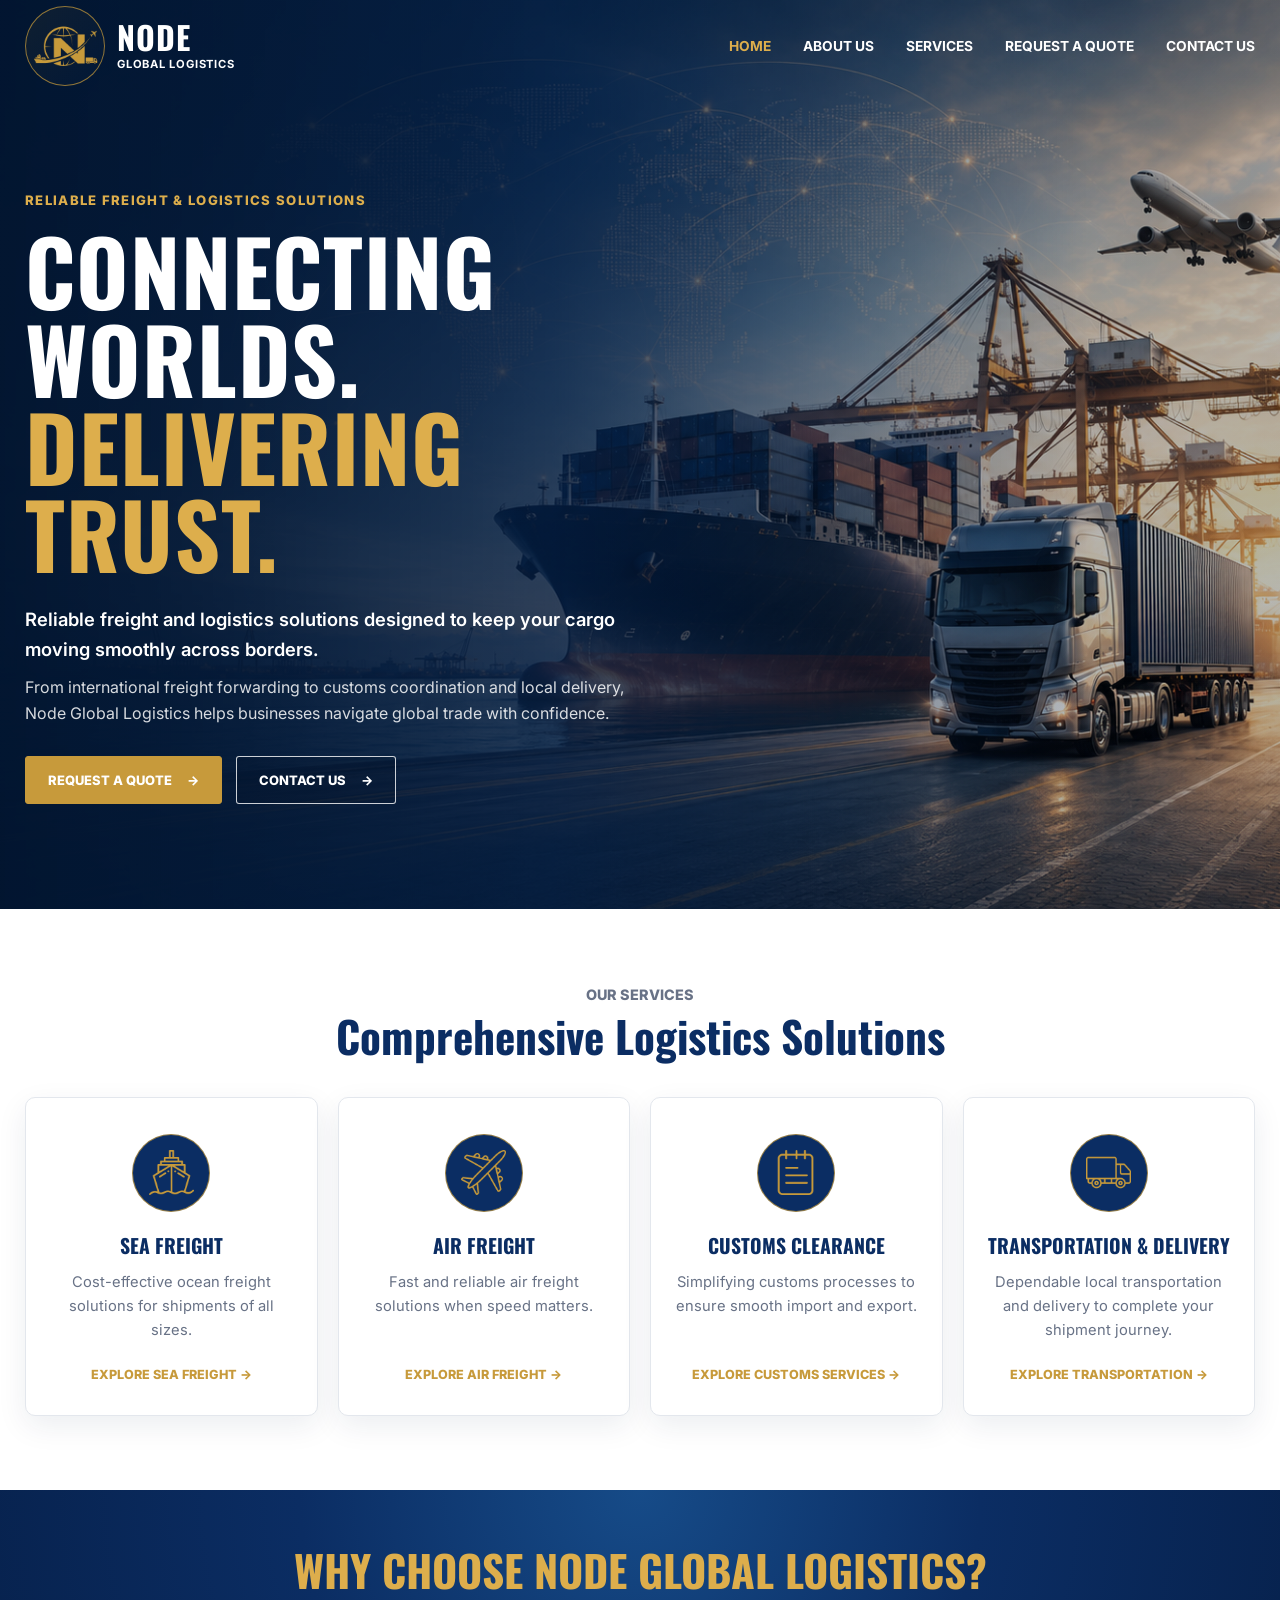
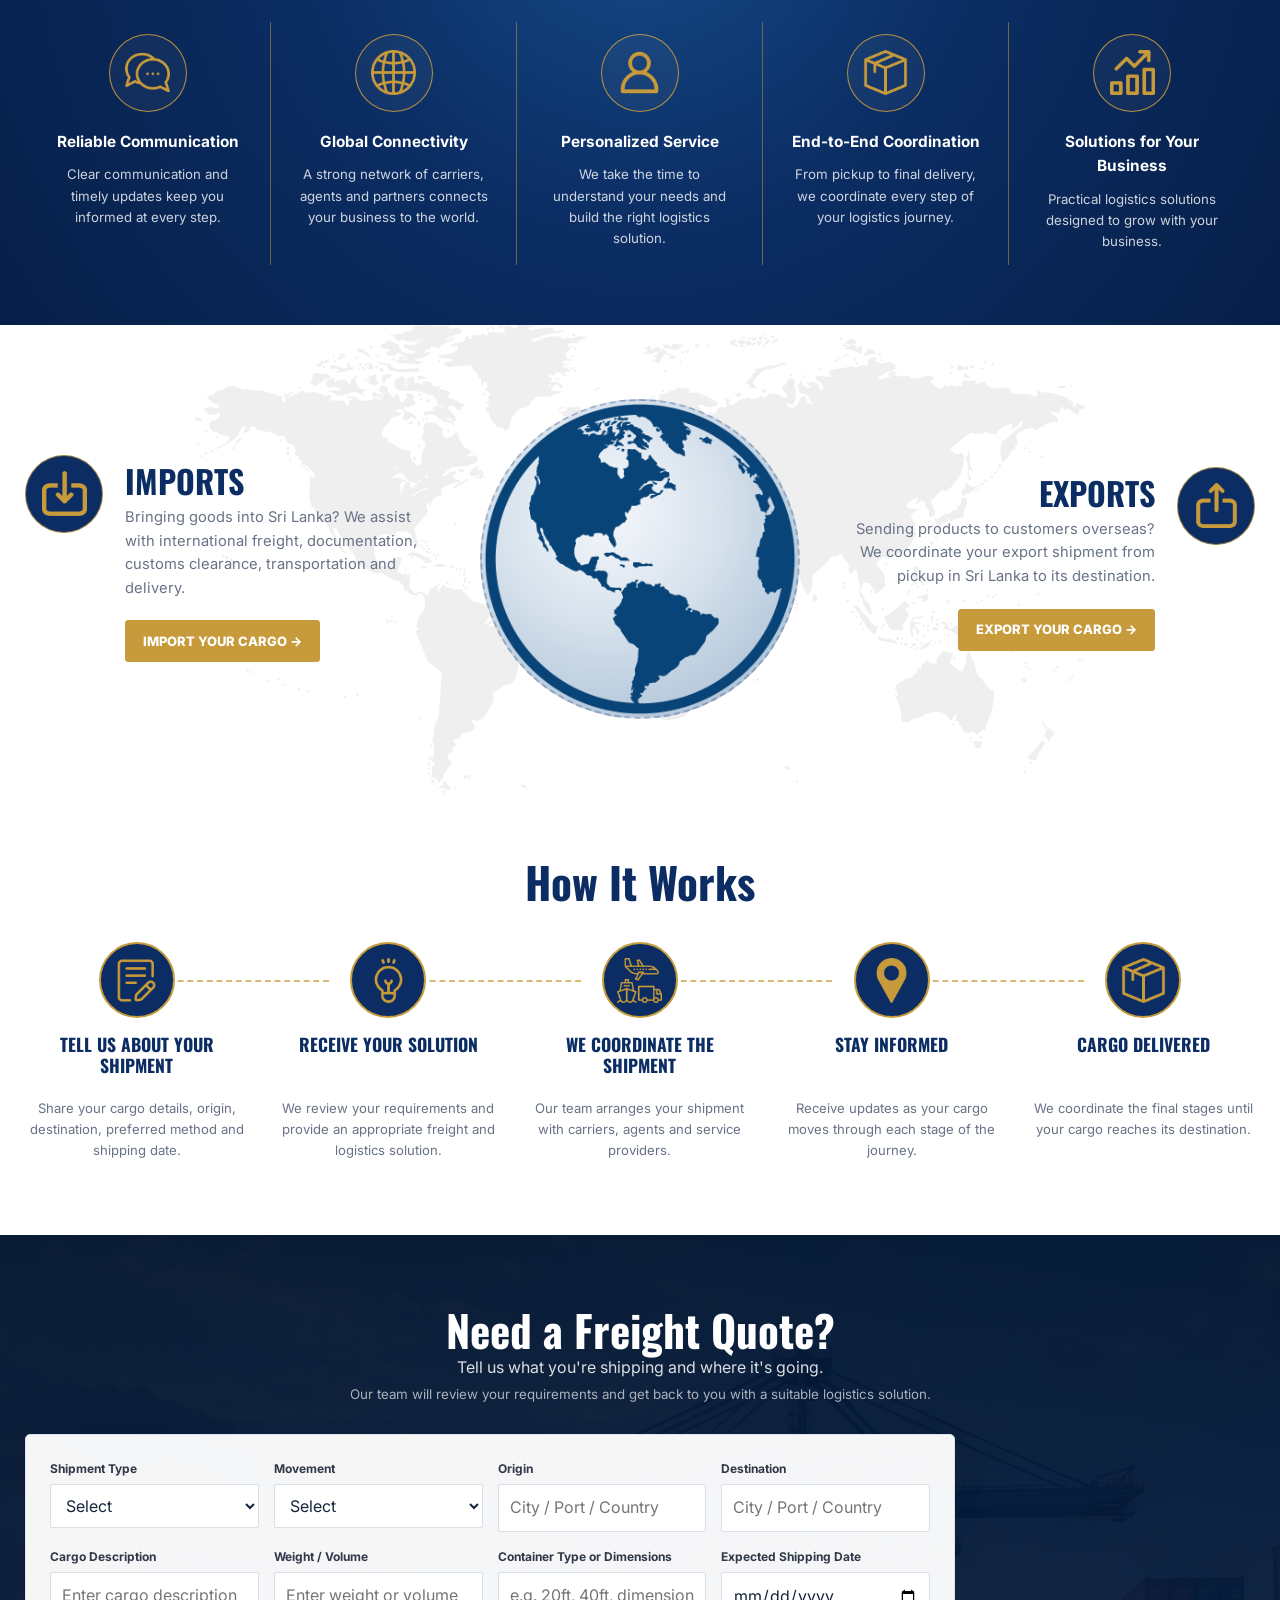
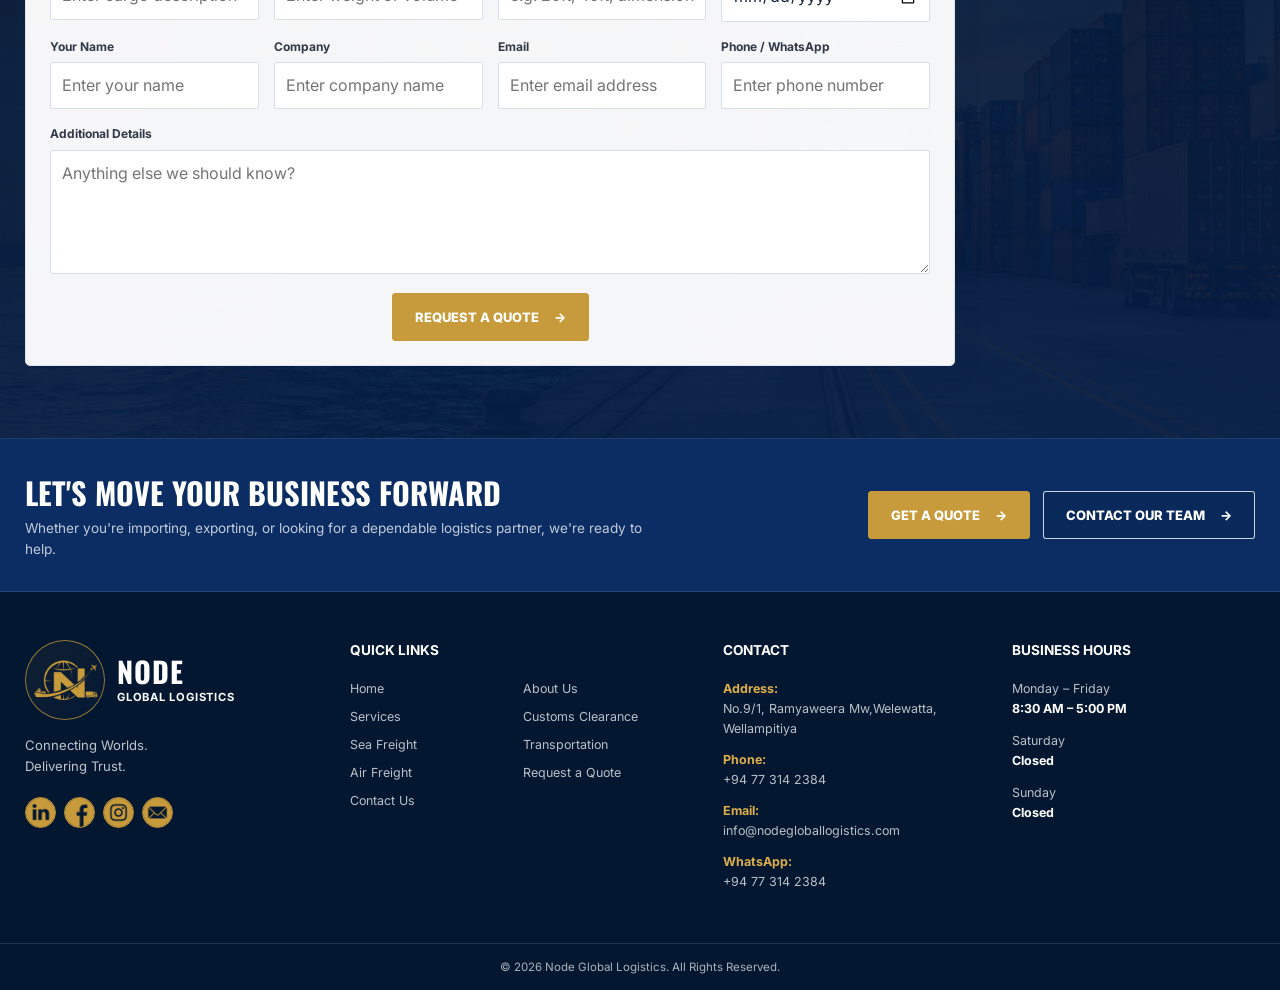
==== index.html @ dd1ee67b "Add sitemap, robots.txt and SEO improvements" ====
<!DOCTYPE html>
<html lang="en">
<head>
  <meta charset="UTF-8" />
  <meta name="viewport" content="width=device-width, initial-scale=1.0" />
  <meta name="description" content="Node Global Logistics provides sea freight, air freight, customs clearance, transportation and international logistics solutions in Sri Lanka."/>
  <link rel="canonical" href="https://nodegloballogistics.com/">
  <link rel="icon" type="image/svg+xml" href="images/favicon.svg">
  <title>Node Global Logistics | Freight Forwarding & Logistics Sri Lanka</title>
  <link rel="preconnect" href="https://fonts.googleapis.com">
  <link rel="preconnect" href="https://fonts.gstatic.com" crossorigin>
  <link href="https://fonts.googleapis.com/css2?family=Inter:wght@400;500;600;700&family=Oswald:wght@500;600;700&display=swap" rel="stylesheet">
  <link rel="stylesheet" href="styles.css" />
</head>
<body>

  <!-- =========================
       HEADER / HERO
  ========================== -->
  <header class="hero">


    <div class="hero-overlay"></div>

    <nav class="navbar container">
      <a href="index.html" class="brand" aria-label="Node Global Logistics home">
        <div class="logo-placeholder">
		<img src="images/logo.png" alt="Icon" width="75" height="75">
        </div>
        <div class="brand-text">
          <strong>NODE</strong>
          <span>GLOBAL LOGISTICS</span>
        </div>
      </a>

      <button class="nav-toggle" aria-label="Toggle navigation">☰</button>

      <div class="nav-links">
        <a class="active" href="index.html">Home</a>
        <a href="about.html">About Us</a>
        <a href="services.html">Services</a>
        <a href="#quote">Request a Quote</a>
        <a href="contact.html">Contact Us</a>
      </div>
    </nav>

    <section id="home" class="hero-content container">
      <p class="eyebrow">Reliable Freight & Logistics Solutions</p>
      <h1>
        Connecting Worlds.<br>
        <span>Delivering Trust.</span>
      </h1>

      <p class="hero-copy">
        Reliable freight and logistics solutions designed to keep your cargo moving
        smoothly across borders.
      </p>

      <p class="hero-subcopy">
        From international freight forwarding to customs coordination and local delivery,
        Node Global Logistics helps businesses navigate global trade with confidence.
      </p>

      <div class="hero-actions">
        <a href="#quote" class="btn btn-primary">Request a Quote <span>→</span></a>
        <a href="contact.html" class="btn btn-outline">Contact Us <span>→</span></a>
      </div>
    </section>
  </header>

  <main>

    <!-- =========================
         SERVICES
    ========================== -->
    <section id="services" class="section services">
      <div class="container">
        <div class="section-heading">
          <p class="section-kicker">Our Services</p>
          <h2>Comprehensive Logistics Solutions</h2>
        </div>

        <div class="service-grid">
          <article class="service-card">
            <div class="icon-placeholder">
	    	      <img src="images/ship.png" alt="Icon" width="45" height="45">
            </div>
            <h3>Sea Freight</h3>
            <p>Cost-effective ocean freight solutions for shipments of all sizes.</p>
            <a href="services.html">Explore Sea Freight →</a>
          </article>

          <article class="service-card">
            <div class="icon-placeholder">
            	<img src="images/airplane.png" alt="Icon" width="45" height="45">
            </div>
            <h3>Air Freight</h3>
            <p>Fast and reliable air freight solutions when speed matters.</p>
            <a href="services.html">Explore Air Freight →</a>
          </article>

          <article class="service-card">
            <div class="icon-placeholder">
	    	<img src="images/notes.png" alt="Icon" width="45" height="45">
            </div>
            <h3>Customs Clearance</h3>
            <p>Simplifying customs processes to ensure smooth import and export.</p>
            <a href="services.html">Explore Customs Services →</a>
          </article>

          <article class="service-card">
            <div class="icon-placeholder">
            	<img src="images/truck.png" alt="Icon" width="45" height="45">
            </div>
            <h3>Transportation & Delivery</h3>
            <p>Dependable local transportation and delivery to complete your shipment journey.</p>
            <a href="services.html">Explore Transportation →</a>
          </article>
        </div>
      </div>
    </section>

    <!-- =========================
         WHY CHOOSE US
    ========================== -->
    <section id="about" class="why-us">
      <div class="container">
        <div class="section-heading section-heading-light">
          <h2>Why Choose Node Global Logistics?</h2>
        </div>

        <div class="feature-grid">
          <div class="feature-item">
            <div class="icon-placeholder icon-placeholder-light">
	    	<img src="images/chat.png" alt="Icon" width="45" height="45">
            </div>
            <h3>Reliable Communication</h3>
            <p>Clear communication and timely updates keep you informed at every step.</p>
          </div>

          <div class="feature-item">
            <div class="icon-placeholder icon-placeholder-light">
	    	<img src="images/globe.png" alt="Icon" width="45" height="45">
            </div>
            <h3>Global Connectivity</h3>
            <p>A strong network of carriers, agents and partners connects your business to the world.</p>
          </div>

          <div class="feature-item">
            <div class="icon-placeholder icon-placeholder-light">
            	<img src="images/user.png" alt="Icon" width="45" height="45">
            </div>
            <h3>Personalized Service</h3>
            <p>We take the time to understand your needs and build the right logistics solution.</p>
          </div>

          <div class="feature-item">
            <div class="icon-placeholder icon-placeholder-light">
            	<img src="images/box.png" alt="Icon" width="45" height="45">
            </div>
            <h3>End-to-End Coordination</h3>
            <p>From pickup to final delivery, we coordinate every step of your logistics journey.</p>
          </div>

          <div class="feature-item">
            <div class="icon-placeholder icon-placeholder-light">
	    	<img src="images/chart.png" alt="Icon" width="45" height="45">
            </div>
            <h3>Solutions for Your Business</h3>
            <p>Practical logistics solutions designed to grow with your business.</p>
          </div>
        </div>
      </div>
    </section>

    <!-- =========================
         IMPORT / EXPORT
    ========================== -->
    <section class="section trade">
      <div class="container trade-layout">
        <article class="trade-card">
          <div class="icon-placeholder">
	  	<img src="images/import.png" alt="Icon" width="45" height="45">
          </div>
          <div>
            <h2>Imports</h2>
            <p>
              Bringing goods into Sri Lanka? We assist with international freight,
              documentation, customs clearance, transportation and delivery.
            </p>
            <a href="services.html#import-export" class="btn btn-primary btn-small">Import Your Cargo →</a>
          </div>
        </article>

        <div class="globe-placeholder">
          <img src="images/world.png" alt="ICON">
        </div>

        <article class="trade-card trade-card-right">
          <div>
            <h2>Exports</h2>
            <p>
              Sending products to customers overseas? We coordinate your export shipment
              from pickup in Sri Lanka to its destination.
            </p>
            <a href="services.html#import-export" class="btn btn-primary btn-small">Export Your Cargo →</a>
          </div>
          <div class="icon-placeholder">
	  	<img src="images/export.png" alt="Icon" width="45" height="45">
          </div>
        </article>
      </div>
    </section>

    <!-- =========================
         HOW IT WORKS
    ========================== -->
    <section class="section process">
      <div class="container">
        <div class="section-heading">
          <h2>How It Works</h2>
        </div>

        <div class="process-grid">
          <div class="process-step">
            <div class="process-icon">
      	    	<img src="images/write.png" alt="Icon" width="45" height="45">
            </div>
            <h3>Tell Us About Your Shipment</h3>
            <p>Share your cargo details, origin, destination, preferred method and shipping date.</p>
          </div>

          <div class="process-step">
            <div class="process-icon">
            	<img src="images/solution.png" alt="Icon" width="45" height="45">
            </div>
            <h3>Receive Your Solution</h3>
            <p>We review your requirements and provide an appropriate freight and logistics solution.</p>
          </div>

          <div class="process-step">
            <div class="process-icon">
            	<img src="images/transport.png" alt="Icon" width="45" height="45">
            </div>
            <h3>We Coordinate the Shipment</h3>
            <p>Our team arranges your shipment with carriers, agents and service providers.</p>
          </div>

          <div class="process-step">
            <div class="process-icon">
            	<img src="images/pin.png" alt="Icon" width="45" height="45">
            </div>
            <h3>Stay Informed</h3>
            <p>Receive updates as your cargo moves through each stage of the journey.</p>
          </div>

          <div class="process-step">
            <div class="process-icon">
            	<img src="images/box.png" alt="Icon" width="45" height="45">
            </div>
            <h3>Cargo Delivered</h3>
            <p>We coordinate the final stages until your cargo reaches its destination.</p>
          </div>
        </div>
      </div>
    </section>

    <!-- =========================
         QUOTE FORM
    ========================== -->
    <section id="quote" class="quote-section">
	
      <div class="quote-overlay"></div>

      <div class="container quote-content">
        <div class="section-heading">
          <h2>Need a Freight Quote?</h2>
          <p>Tell us what you're shipping and where it's going.</p>
          <small>Our team will review your requirements and get back to you with a suitable logistics solution.</small>
        </div>

        <form class="quote-form" action="#" method="post">
          <div class="form-group">
            <label for="shipment-type">Shipment Type</label>
            <select id="shipment-type" name="shipment-type">
              <option>Select</option>
              <option>Sea Freight</option>
              <option>Air Freight</option>
            </select>
          </div>

          <div class="form-group">
            <label for="movement">Movement</label>
            <select id="movement" name="movement">
              <option>Select</option>
              <option>Import</option>
              <option>Export</option>
            </select>
          </div>

          <div class="form-group">
            <label for="origin">Origin</label>
            <input id="origin" name="origin" type="text" placeholder="City / Port / Country">
          </div>

          <div class="form-group">
            <label for="destination">Destination</label>
            <input id="destination" name="destination" type="text" placeholder="City / Port / Country">
          </div>

          <div class="form-group">
            <label for="cargo">Cargo Description</label>
            <input id="cargo" name="cargo" type="text" placeholder="Enter cargo description">
          </div>

          <div class="form-group">
            <label for="weight">Weight / Volume</label>
            <input id="weight" name="weight" type="text" placeholder="Enter weight or volume">
          </div>

          <div class="form-group">
            <label for="container">Container Type or Dimensions</label>
            <input id="container" name="container" type="text" placeholder="e.g. 20ft, 40ft, dimensions">
          </div>

          <div class="form-group">
            <label for="date">Expected Shipping Date</label>
            <input id="date" name="date" type="date">
          </div>

          <div class="form-group">
            <label for="name">Your Name</label>
            <input id="name" name="name" type="text" placeholder="Enter your name">
          </div>

          <div class="form-group">
            <label for="company">Company</label>
            <input id="company" name="company" type="text" placeholder="Enter company name">
          </div>

          <div class="form-group">
            <label for="email">Email</label>
            <input id="email" name="email" type="email" placeholder="Enter email address">
          </div>

          <div class="form-group">
            <label for="phone">Phone / WhatsApp</label>
            <input id="phone" name="phone" type="tel" placeholder="Enter phone number">
          </div>

          <div class="form-group form-group-full">
            <label for="details">Additional Details</label>
            <textarea id="details" name="details" rows="4" placeholder="Anything else we should know?"></textarea>
          </div>

          <div class="form-submit">
            <button type="submit" class="btn btn-primary">Request a Quote <span>→</span></button>
          </div>
        </form>
      </div>
    </section>

    <!-- =========================
         CTA
    ========================== -->
    <section class="site-cta cta">
      <div class="container site-cta-layout cta-layout">
        <div class="cta-copy">

          <div>
            <h2>Let's Move Your Business Forward</h2>
            <p>Whether you're importing, exporting, or looking for a dependable logistics partner, we're ready to help.</p>
          </div>
        </div>

        <div class="site-cta-actions cta-actions">
          <a href="#quote" class="btn btn-primary">Get a Quote <span>→</span></a>
          <a href="contact.html" class="btn btn-outline">Contact Our Team <span>→</span></a>
        </div>
      </div>
    </section>

  </main>

  <!-- =========================
       FOOTER
  ========================== -->
  <footer id="contact" class="footer">
    <div class="container footer-grid">
      <div class="footer-brand">
        <div class="brand">
          <div class="logo-placeholder">
            <img src="images/logo.png" alt="Node Global Logistics logo" width="75" height="75">
          </div>
          <div class="brand-text">
            <strong>NODE</strong>
            <span>GLOBAL LOGISTICS</span>
          </div>
        </div>

        <p>Connecting Worlds.<br>Delivering Trust.</p>

        <div class="socials">
          <a href="#" aria-label="LinkedIn">
            <img src="images/linkedin.png" alt="LinkedIn">
          </a>
          <a href="#" aria-label="Facebook">
            <img src="images/facebook.png" alt="Facebook">
          </a>
          <a href="#" aria-label="Instagram">
            <img src="images/instagram.png" alt="Instagram">
          </a>
          <a href="mailto:info@nodegloballogistics.com" aria-label="Email">
            <img src="images/email.png" alt="Email">
          </a>
        </div>
      </div>

      <div>
        <h3>Quick Links</h3>
        <div class="footer-links two-col">
          <a href="index.html">Home</a>
          <a href="about.html">About Us</a>
          <a href="services.html">Services</a>
          <a href="services.html">Customs Clearance</a>
          <a href="services.html">Sea Freight</a>
          <a href="services.html">Transportation</a>
          <a href="services.html">Air Freight</a>
          <a href="index.html#quote">Request a Quote</a>
          <a href="contact.html">Contact Us</a>
        </div>
      </div>

      <div>
        <h3>Contact</h3>
        <ul class="contact-list">
          <li><strong>Address:</strong><br>No.9/1, Ramyaweera Mw,Welewatta, Wellampitiya</li>
          <li><strong>Phone:</strong><br>+94 77 314 2384</li>
          <li><strong>Email:</strong><br>info@nodegloballogistics.com</li>
          <li><strong>WhatsApp:</strong><br>+94 77 314 2384</li>
        </ul>
      </div>

      <div>
        <h3>Business Hours</h3>
        <ul class="hours">
          <li><span>Monday – Friday</span><strong>8:30 AM – 5:00 PM</strong></li>
          <li><span>Saturday</span><strong>Closed</strong></li>
          <li><span>Sunday</span><strong>Closed</strong></li>
        </ul>
      </div>
    </div>

    <div class="copyright">
      © 2026 Node Global Logistics. All Rights Reserved.
    </div>
  </footer>

  <script>
    const toggle = document.querySelector('.nav-toggle');
    const links = document.querySelector('.nav-links');

    toggle.addEventListener('click', () => {
      links.classList.toggle('open');
    });
  </script>
</body>
</html>
---- styles.css ----
:root {
  --navy: #0B2D63;
  --navy-dark: #061f48;
  --navy-deep: #041731;
  --gold: #C79A3B;
  --gold-light: #ddae4c;
  --white: #ffffff;
  --off-white: #f7f8fb;
  --text: #15243b;
  --muted: #687286;
  --border: #e3e7ed;
  --shadow: 0 10px 30px rgba(7, 36, 77, 0.08);
  --container: 1230px;
  --radius: 10px;
}

* {
  margin: 0;
  padding: 0;
  box-sizing: border-box;
}

html {
  scroll-behavior: smooth;
}

body {
  font-family: "Inter", Arial, sans-serif;
  color: var(--text);
  background: var(--white);
  line-height: 1.6;
}

img {
  max-width: 100%;
  display: block;
}

a {
  color: inherit;
  text-decoration: none;
}

button,
input,
select,
textarea {
  font: inherit;
}

.container {
  width: min(calc(100% - 40px), var(--container));
  margin-inline: auto;
}

/* =========================
   PLACEHOLDERS
========================== */

.logo-placeholder,
.icon-placeholder,
.globe-placeholder,
.hero-bg-placeholder,
.quote-image-placeholder {
  display: flex;
  align-items: center;
  justify-content: center;
  text-align: center;
  border: 1px solid rgba(199, 154, 59, 0.72);
  background:
    linear-gradient(135deg, rgba(199, 154, 59, 0.07), rgba(11, 45, 99, 0.08));
  color: var(--gold);
  font-size: 0.72rem;
  font-weight: 700;
  letter-spacing: 0.06em;
}

.logo-placeholder {
  width: 80px;
  height: 80px;
  border-radius: 50%;
  flex-shrink: 0;
}

.icon-placeholder {
  width: 78px;
  height: 78px;
  margin-inline: auto;
  margin-bottom: 18px;
  border-radius: 50%;
  background: var(--navy);
  object-fit: contain;
}

.icon-placeholder-light {
  border-color: rgba(199, 154, 59, 0.9);
  background: rgba(255,255,255,0.04);
}

.hero {
  position: relative;
  min-height: 100vh;

  background-image: url("images/index_img_1.png");
  background-size: cover;
  background-position: center;
  background-repeat: no-repeat;

  color: #fff;
  overflow: hidden;
}

.hero-overlay {
  position: absolute;
  inset: 0;
  background: linear-gradient(
    90deg,
    rgba(5, 18, 35, 0.88) 0%,
    rgba(5, 18, 35, 0.65) 50%,
    rgba(5, 18, 35, 0.25) 100%
  );
  z-index: 1;
}

.navbar,
.hero-content {
  position: relative;
  z-index: 2;
}



.hero-bg-placeholder {
  position: absolute;
  inset: 0;
  z-index: 0;
  flex-direction: column;
  gap: 7px;
  border: 0;
  border-radius: 0;
  background:
    linear-gradient(135deg, #162c45 0%, #0a3562 45%, #9c7838 100%);
  color: rgba(255,255,255,0.4);
  font-size: 1.2rem;
}

.hero-bg-placeholder small {
  font-weight: 500;
  letter-spacing: 0;
}

.globe-placeholder {
  min-height: 320px;
  border-radius: 50%;
  aspect-ratio: 1;
  max-width: 320px;
  width: 100%;
  margin-inline: auto;
  background:
    radial-gradient(circle at 40% 35%, #f5f7fb 0%, #dbe5ef 35%, #9db6ce 100%);
  color: var(--navy);
  border: 2px dashed rgba(11, 45, 99, 0.25);
}

.quote-image-placeholder {
  position: absolute;
  right: 0;
  bottom: 0;
  width: 23%;
  height: 62%;
  border: 0;
  border-left: 1px dashed rgba(199, 154, 59, 0.6);
  background: linear-gradient(180deg, #d8e0e8, #b6c4d2);
  color: var(--navy);
  z-index: 0;
}



/* =========================
   TYPOGRAPHY
========================== */

h1,
h2,
h3,
.brand strong {
  font-family: "Oswald", "Arial Narrow", sans-serif;
}

.section {
  padding: 74px 0;
}

.section-heading {
  text-align: center;
  margin-bottom: 36px;
}

.section-kicker {
  color: var(--gold);
  text-transform: uppercase;
  font-weight: 800;
  font-size: 0.9rem;
  margin-bottom: 5px;
}

.section-heading h2 {
  font-size: clamp(2rem, 4vw, 2.7rem);
  color: var(--navy);
  line-height: 1.15;
}

.section-heading p {
  color: var(--muted);
}

.section-heading small {
  color: var(--muted);
}

/* =========================
   HERO
========================== */

.hero {
  position: relative;
  min-height: 720px;
  background-image: url("images/index_img_1.png");
  background-size: cover;
  background-position: center;
  background-repeat: no-repeat;
  color: var(--white);
  overflow: hidden;
}

.hero-overlay {
  position: absolute;
  inset: 0;
  background:
    linear-gradient(90deg, rgba(2, 21, 48, 0.95) 0%, rgba(4, 31, 69, 0.74) 43%, rgba(4, 31, 69, 0.1) 85%),
    linear-gradient(180deg, rgba(0,0,0,0.2), rgba(0,0,0,0.2));
  z-index: 1;
}

.navbar {
  position: relative;
  z-index: 4;
  height: 92px;
  display: flex;
  align-items: center;
  justify-content: space-between;
}

.brand {
  display: flex;
  align-items: center;
  gap: 12px;
}

.brand-text {
  display: flex;
  flex-direction: column;
  line-height: 1;
}

.brand-text strong {
  font-size: 2rem;
  letter-spacing: 0.035em;
}

.brand-text span {
  font-size: 0.7rem;
  font-weight: 700;
  margin-top: 6px;
  letter-spacing: 0.07em;
}

.nav-links {
  display: flex;
  align-items: center;
  gap: 32px;
  font-size: 0.86rem;
  font-weight: 700;
  text-transform: uppercase;
}

.nav-links a {
  transition: 0.2s ease;
}

.nav-links a:hover,
.nav-links a.active {
  color: var(--gold-light);
}



.nav-toggle {
  display: none;
  border: 0;
  background: transparent;
  color: white;
  font-size: 1.7rem;
  cursor: pointer;
}

.hero-content {
  position: relative;
  z-index: 2;
  padding-top: 95px;
  padding-bottom: 105px;
}

.eyebrow {
  display: inline-block;
  margin-bottom: 15px;
  text-transform: uppercase;
  font-size: 0.82rem;
  font-weight: 800;
  letter-spacing: 0.1em;
  color: var(--gold-light);
}

.hero h1 {
  max-width: 700px;
  font-size: clamp(3.4rem, 7vw, 6.3rem);
  line-height: 0.98;
  letter-spacing: 0.01em;
  text-transform: uppercase;
}

.hero h1 span {
  color: var(--gold-light);
}

.hero-copy {
  max-width: 610px;
  margin-top: 28px;
  font-size: 1.15rem;
  font-weight: 600;
}

.hero-subcopy {
  max-width: 610px;
  margin-top: 11px;
  color: rgba(255,255,255,0.84);
}

.hero-actions {
  display: flex;
  gap: 14px;
  margin-top: 30px;
  flex-wrap: wrap;
}

.btn {
  min-height: 48px;
  display: inline-flex;
  align-items: center;
  justify-content: center;
  gap: 15px;
  padding: 0 22px;
  border: 1px solid transparent;
  border-radius: 3px;
  text-transform: uppercase;
  font-size: 0.81rem;
  font-weight: 800;
  transition: 0.2s ease;
  cursor: pointer;
}

.btn-primary {
  color: var(--white);
  background: var(--gold);
  border-color: var(--gold);
}

.btn-primary:hover {
  background: #b4862e;
  border-color: #b4862e;
  transform: translateY(-1px);
}

.btn-outline {
  color: var(--white);
  border-color: rgba(255,255,255,0.8);
  background: rgba(0,0,0,0.08);
}

.btn-outline:hover {
  background: rgba(255,255,255,0.08);
}

.btn-small {
  min-height: 42px;
  padding-inline: 17px;
  margin-top: 20px;
}


/* =========================
   SHARED SUBPAGE HERO
========================= */

.subpage-hero {
  min-height: 620px;
  background-image: none;
}

.subpage-hero .hero-overlay {
  background:
    linear-gradient(90deg, rgba(2, 21, 48, 0.96) 0%, rgba(4, 31, 69, 0.78) 47%, rgba(4, 31, 69, 0.18) 84%),
    linear-gradient(180deg, rgba(0,0,0,0.12), rgba(0,0,0,0.18));
}

.subpage-hero .hero-content {
  padding-top: 95px;
  padding-bottom: 100px;
}

.subpage-hero h1 {
  max-width: 680px;
  font-size: clamp(3.5rem, 7vw, 6rem);
}

/* =========================
   SERVICES
========================== */

.services {
  background: var(--white);
}

.service-grid {
  display: grid;
  grid-template-columns: repeat(4, 1fr);
  gap: 20px;
}

.service-card {
  padding: 36px 24px 28px;
  border: 1px solid var(--border);
  border-radius: var(--radius);
  box-shadow: var(--shadow);
  text-align: center;
  background: var(--white);
  transition: transform 0.2s ease, box-shadow 0.2s ease;
}

.service-card:hover {
  transform: translateY(-5px);
  box-shadow: 0 17px 40px rgba(7, 36, 77, 0.12);
}

.service-card h3 {
  color: var(--navy);
  text-transform: uppercase;
  font-size: 1.23rem;
}

.service-card p {
  min-height: 77px;
  margin-top: 10px;
  color: var(--muted);
  font-size: 0.92rem;
}

.service-card a {
  display: inline-block;
  margin-top: 17px;
  color: var(--gold);
  font-weight: 800;
  font-size: 0.79rem;
  text-transform: uppercase;
}

/* =========================
   WHY US
========================== */

.why-us {
  padding: 55px 0 60px;
  color: var(--white);
  background:
    radial-gradient(circle at 50% 0%, #164b88 0%, var(--navy) 44%, var(--navy-dark) 100%);
}

.section-heading-light {
  margin-bottom: 27px;
}

.section-heading-light h2 {
  color: var(--gold-light);
  text-transform: uppercase;
}

.feature-grid {
  display: grid;
  grid-template-columns: repeat(5, 1fr);
}

.feature-item {
  padding: 12px 25px;
  text-align: center;
  border-right: 1px solid rgba(199, 154, 59, 0.52);
}

.feature-item:last-child {
  border-right: 0;
}

.feature-item h3 {
  font-family: "Inter", sans-serif;
  margin-bottom: 10px;
  font-size: 0.96rem;
}

.feature-item p {
  color: rgba(255,255,255,0.8);
  font-size: 0.83rem;
}

/* =========================
   IMPORT / EXPORT
========================== */

.trade {
  position: relative;
  background-image: url("images/map.png");
  background-size: contain;
  background-position: center;
  background-repeat: no-repeat;
  overflow: hidden;
}


.trade-layout {
  display: grid;
  grid-template-columns: 1fr 330px 1fr;
  gap: 45px;
  align-items: center;
}

.trade-card {
  display: flex;
  gap: 22px;
  align-items: flex-start;
}

.trade-card .icon-placeholder {
  flex-shrink: 0;
}

.trade-card h2 {
  color: var(--navy);
  text-transform: uppercase;
  font-size: 2rem;
}

.trade-card p {
  color: var(--muted);
  font-size: 0.92rem;
}

.trade-card-right {
  text-align: right;
}

/* =========================
   PROCESS
========================== */

.process {
  padding-top: 64px;
}

.process-grid {
  display: grid;
  grid-template-columns: repeat(5, 1fr);
  gap: 28px;
}

.process-step {
  text-align: center;
  position: relative;
}

.process-step:not(:last-child)::after {
  content: "";
  position: absolute;
  top: 38px;
  left: 64%;
  width: 72%;
  border-top: 2px dashed rgba(199, 154, 59, 0.7);
  z-index: 0;
}

.process-icon {
  position: relative;
  z-index: 1;
  width: 76px;
  height: 76px;
  margin: 0 auto 16px;
  border-radius: 50%;
  background: var(--navy);
  border: 2px solid var(--gold);
  color: var(--gold-light);
  display: grid;
  place-items: center;
  font-family: "Oswald", sans-serif;
  font-size: 1.3rem;
  font-weight: 700;
}

.process-step h3 {
  max-width: 190px;
  margin-inline: auto;
  min-height: 54px;
  color: var(--navy);
  font-size: 1.1rem;
  text-transform: uppercase;
  line-height: 1.2;
}

.process-step p {
  margin-top: 10px;
  color: var(--muted);
  font-size: 0.82rem;
}

/* =========================
   QUOTE FORM
========================== */

.quote-section {
  position: relative;
  padding: 70px 0 72px;
  overflow: hidden;

  background-image: url("images/index_img_2.png");
  background-size: cover;
  background-position: center;
  background-repeat: no-repeat;
}

.quote-overlay {
  position: absolute;
  inset: 0;
  z-index: 0;

  background:
    linear-gradient(180deg, rgba(4, 23, 49, 0.93), rgba(6, 31, 72, 0.9)),
    linear-gradient(90deg, rgba(2, 21, 48, 0.55) 0%, rgba(4, 31, 69, 0.2) 60%);
}

.quote-content {
  position: relative;
  z-index: 1;
}

.quote-section .section-heading {
  margin-bottom: 28px;
}

.quote-section .section-heading h2 {
  color: var(--white);
}

.quote-section .section-heading p {
  color: rgba(255,255,255,0.85);
}

.quote-section .section-heading small {
  color: rgba(255,255,255,0.65);
}

.quote-form {
  width: min(100%, 930px);
  padding: 24px;
  display: grid;
  grid-template-columns: repeat(4, 1fr);
  gap: 15px;
  background: rgba(255,255,255,0.96);
  border: 1px solid #dde3ea;
  border-radius: 5px;
  box-shadow: var(--shadow);
}

.form-group {
  display: flex;
  flex-direction: column;
  gap: 6px;
}

.form-group label {
  color: #303949;
  font-weight: 700;
  font-size: 0.75rem;
}

.form-group input,
.form-group select,
.form-group textarea {
  width: 100%;
  border: 1px solid #d9dfe6;
  border-radius: 2px;
  background: #fff;
  padding: 10px 11px;
  color: var(--text);
  outline: none;
  transition: 0.2s ease;
}

.form-group input:focus,
.form-group select:focus,
.form-group textarea:focus {
  border-color: var(--gold);
  box-shadow: 0 0 0 3px rgba(199, 154, 59, 0.12);
}

.form-group-full {
  grid-column: 1 / -1;
}

.form-submit {
  grid-column: 1 / -1;
  text-align: center;
  padding-top: 4px;
}

/* =========================
   SHARED SITE CTA
========================== */

.site-cta {
  min-height: 125px;
  padding: 30px 0;
  display: flex;
  align-items: center;
  background: var(--navy);
  color: var(--white);
  border-top: 1px solid rgba(255,255,255,0.08);
  border-bottom: 1px solid rgba(255,255,255,0.12);
}

.site-cta-layout,
.site-cta-actions,
.cta-copy {
  display: flex;
  align-items: center;
}

.site-cta-layout {
  justify-content: space-between;
  gap: 30px;
}

.cta-copy {
  gap: 20px;
}

.cta-copy .icon-placeholder {
  margin: 0;
  width: 65px;
  height: 65px;
  flex-shrink: 0;
}

.site-cta h2 {
  font-size: 1.9rem;
  text-transform: uppercase;
}

.site-cta p {
  max-width: 650px;
  margin-top: 0;
  color: rgba(255,255,255,0.75);
  font-size: 0.85rem;
}

.site-cta-actions {
  gap: 13px;
  flex-shrink: 0;
}

/* =========================
   FOOTER
========================== */

.footer {
  background: var(--navy-deep);
  color: var(--white);
}

.footer-grid {
  padding: 48px 0 40px;
  display: grid;
  grid-template-columns: 1.15fr 1.35fr 1fr 1fr;
  gap: 45px;
}

.footer h3 {
  margin-bottom: 17px;
  font-family: "Inter", sans-serif;
  font-size: 0.85rem;
  text-transform: uppercase;
}

.footer .brand-text strong {
  font-size: 1.8rem;
}

.footer-brand > p {
  margin-top: 15px;
  color: rgba(255,255,255,0.75);
  font-size: 0.82rem;
}

.socials {
  display: flex;
  gap: 8px;
  margin-top: 20px;
}

.socials a {
  width: 31px;
  height: 31px;
  display: grid;
  place-items: center;
  border: 1px solid var(--gold);
  border-radius: 50%;
  color: var(--gold-light);
  font-size: 0.65rem;
  font-weight: 800;
}

.footer-links {
  display: grid;
  gap: 8px 18px;
}

.footer-links.two-col {
  grid-template-columns: 1fr 1fr;
}

.footer-links a,
.contact-list,
.hours {
  color: rgba(255,255,255,0.73);
  font-size: 0.78rem;
}

.footer-links a:hover {
  color: var(--gold-light);
}

.contact-list,
.hours {
  list-style: none;
}

.contact-list li {
  margin-bottom: 11px;
}

.contact-list strong {
  color: var(--gold-light);
}

.hours li {
  display: flex;
  flex-direction: column;
  margin-bottom: 12px;
}

.hours strong {
  color: var(--white);
  font-size: 0.78rem;
}

.copyright {
  border-top: 1px solid rgba(255,255,255,0.12);
  padding: 14px 20px;
  text-align: center;
  color: rgba(255,255,255,0.67);
  font-size: 0.72rem;
}

/* =========================
   RESPONSIVE
========================== */

@media (max-width: 1050px) {
  .service-grid {
    grid-template-columns: repeat(2, 1fr);
  }

  .feature-grid {
    grid-template-columns: repeat(2, 1fr);
    gap: 28px 0;
  }

  .feature-item {
    border-right: 0;
    border-bottom: 1px solid rgba(199, 154, 59, 0.32);
    padding-bottom: 25px;
  }

  .feature-item:last-child {
    grid-column: 1 / -1;
  }

  .trade-layout {
    grid-template-columns: 1fr;
  }

  .trade-card,
  .trade-card-right {
    max-width: 700px;
    margin-inline: auto;
    text-align: left;
  }

  .trade-card-right {
    flex-direction: row-reverse;
  }

  .globe-placeholder {
    order: -1;
    min-height: 260px;
    max-width: 260px;
  }

  .process-grid {
    grid-template-columns: repeat(2, 1fr);
    row-gap: 42px;
  }

  .process-step:not(:last-child)::after {
    display: none;
  }

  .quote-form {
    grid-template-columns: repeat(2, 1fr);
  }

  .quote-image-placeholder {
    display: none;
  }

  .footer-grid {
    grid-template-columns: repeat(2, 1fr);
  }
}

@media (max-width: 820px) {
  .navbar {
    height: 80px;
  }

  .nav-toggle {
    display: block;
    position: relative;
    z-index: 5;
  }

  .nav-links {
    position: absolute;
    top: 80px;
    left: 0;
    right: 0;
    display: none;
    flex-direction: column;
    align-items: flex-start;
    gap: 0;
    padding: 16px 20px 22px;
    background: rgba(4, 23, 49, 0.98);
    border-top: 1px solid rgba(255,255,255,0.1);
  }

  .nav-links.open {
    display: flex;
  }

  .nav-links a {
    width: 100%;
    padding: 11px 0;
  }

  .hero {
    min-height: 690px;
  }

  .hero-content {
    padding-top: 85px;
  }

  .site-cta-layout {
    flex-direction: column;
    align-items: flex-start;
  }

  .subpage-hero {
    min-height: 610px;
  }

  .subpage-hero .hero-content {
    padding-top: 85px;
    padding-bottom: 90px;
  }
}

@media (max-width: 620px) {
  .container {
    width: min(calc(100% - 28px), var(--container));
  }

  .section {
    padding: 56px 0;
  }

  .hero h1 {
    font-size: clamp(3rem, 15vw, 4.4rem);
  }

  .hero-copy {
    font-size: 1rem;
  }

  .service-grid,
  .feature-grid,
  .process-grid,
  .quote-form,
  .footer-grid {
    grid-template-columns: 1fr;
  }

  .feature-item:last-child {
    grid-column: auto;
  }

  .quote-form {
    padding: 18px;
  }

  .form-group-full,
  .form-submit {
    grid-column: auto;
  }

  .trade-card,
  .trade-card-right {
    flex-direction: column;
    text-align: center;
    align-items: center;
  }

  .cta-copy {
    align-items: flex-start;
  }

  .site-cta-actions {
    width: 100%;
    flex-wrap: wrap;
  }

  .site-cta-actions .btn {
    flex: 1;
    min-width: 180px;
  }

  .footer-grid {
    gap: 32px;
  }
}
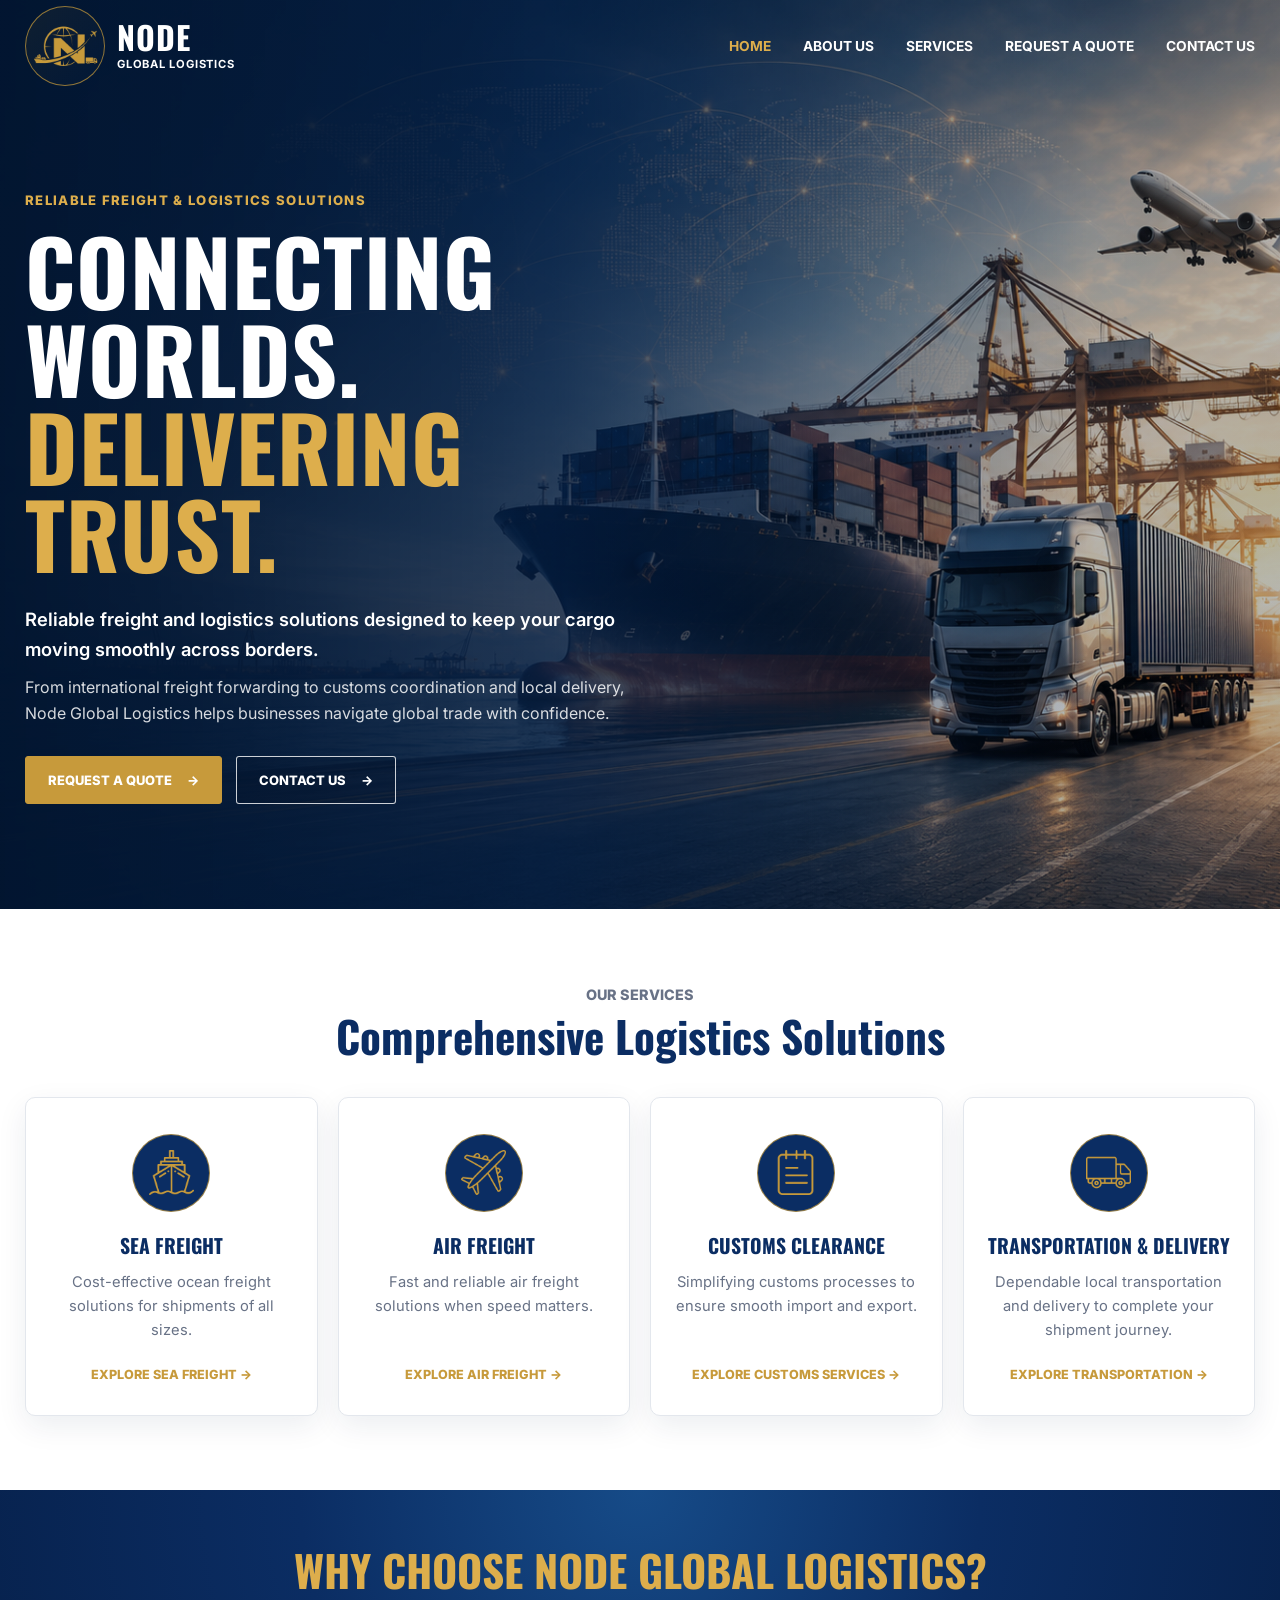
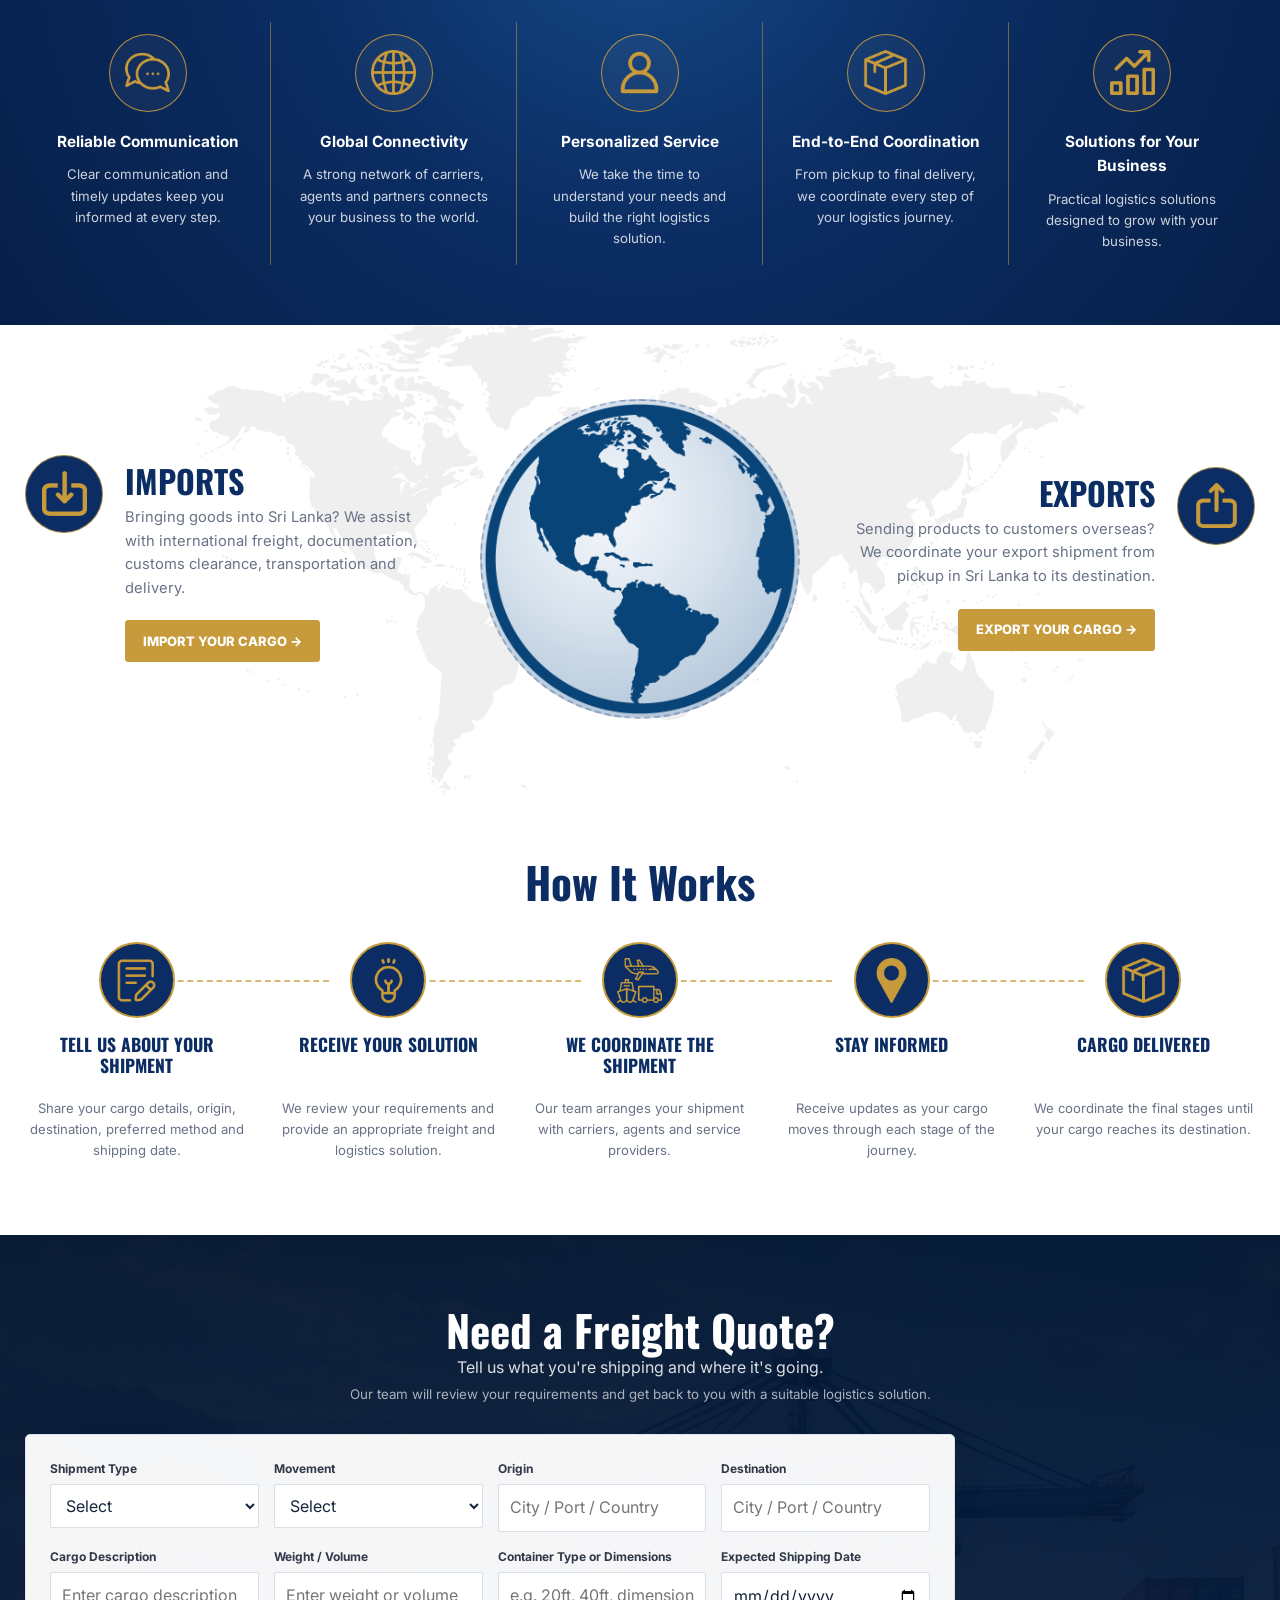
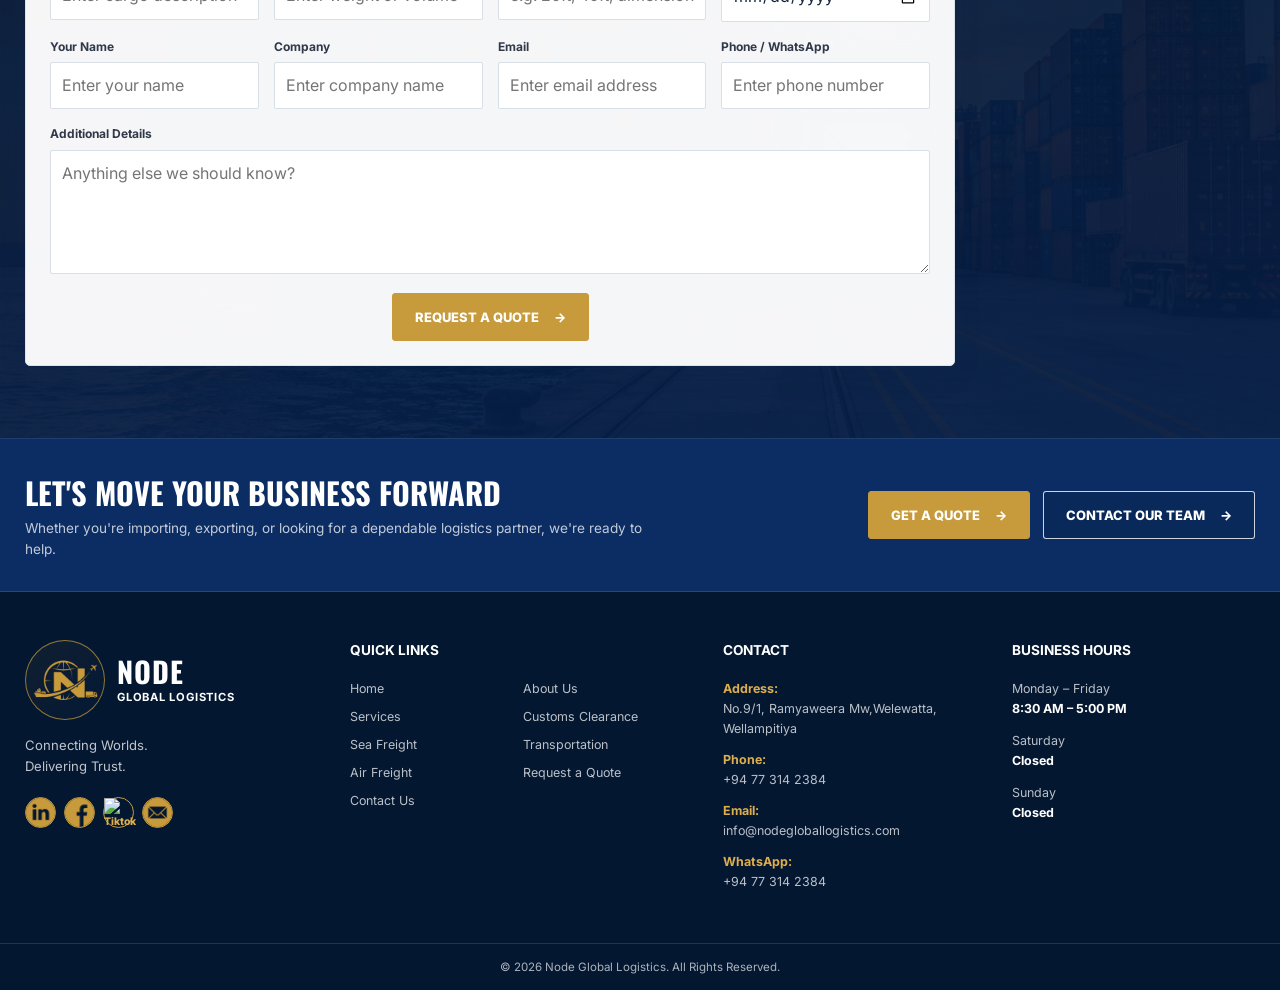
==== commit 66b8058c: "Footer social links" ====
--- a/index.html
+++ b/index.html
@@ -279,11 +279,18 @@
           <small>Our team will review your requirements and get back to you with a suitable logistics solution.</small>
         </div>
 
-        <form class="quote-form" action="#" method="post">
+        <form
+          id="quoteForm"
+          class="quote-form"
+          action="/api/quote"
+          method="POST"
+        >
+          <input type="hidden" name="_subject" value="New Freight Quote Request - Node Global Logistics">
+          <input type="hidden" name="form_type" value="Freight Quote Request">
           <div class="form-group">
             <label for="shipment-type">Shipment Type</label>
-            <select id="shipment-type" name="shipment-type">
-              <option>Select</option>
+            <select id="shipment-type" name="shipment_type" required>
+              <option value="" selected disabled>Select</option>
               <option>Sea Freight</option>
               <option>Air Freight</option>
             </select>
@@ -291,8 +298,8 @@
 
           <div class="form-group">
             <label for="movement">Movement</label>
-            <select id="movement" name="movement">
-              <option>Select</option>
+            <select id="movement" name="movement" required>
+              <option value="" selected disabled>Select</option>
               <option>Import</option>
               <option>Export</option>
             </select>
@@ -300,37 +307,37 @@
 
           <div class="form-group">
             <label for="origin">Origin</label>
-            <input id="origin" name="origin" type="text" placeholder="City / Port / Country">
+            <input id="origin" name="origin" type="text" placeholder="City / Port / Country" required>
           </div>
 
           <div class="form-group">
             <label for="destination">Destination</label>
-            <input id="destination" name="destination" type="text" placeholder="City / Port / Country">
+            <input id="destination" name="destination" type="text" placeholder="City / Port / Country" required>
           </div>
 
           <div class="form-group">
             <label for="cargo">Cargo Description</label>
-            <input id="cargo" name="cargo" type="text" placeholder="Enter cargo description">
+            <input id="cargo" name="cargo_description" type="text" placeholder="Enter cargo description" required>
           </div>
 
           <div class="form-group">
             <label for="weight">Weight / Volume</label>
-            <input id="weight" name="weight" type="text" placeholder="Enter weight or volume">
+            <input id="weight" name="weight_volume" type="text" placeholder="Enter weight or volume">
           </div>
 
           <div class="form-group">
             <label for="container">Container Type or Dimensions</label>
-            <input id="container" name="container" type="text" placeholder="e.g. 20ft, 40ft, dimensions">
+            <input id="container" name="container_type" type="text" placeholder="e.g. 20ft, 40ft, dimensions">
           </div>
 
           <div class="form-group">
             <label for="date">Expected Shipping Date</label>
-            <input id="date" name="date" type="date">
+            <input id="date" name="shipping_date" type="date">
           </div>
 
           <div class="form-group">
             <label for="name">Your Name</label>
-            <input id="name" name="name" type="text" placeholder="Enter your name">
+            <input id="name" name="name" type="text" placeholder="Enter your name" required>
           </div>
 
           <div class="form-group">
@@ -340,7 +347,7 @@
 
           <div class="form-group">
             <label for="email">Email</label>
-            <input id="email" name="email" type="email" placeholder="Enter email address">
+            <input id="email" name="email" type="email" placeholder="Enter email address" required>
           </div>
 
           <div class="form-group">
@@ -350,11 +357,12 @@
 
           <div class="form-group form-group-full">
             <label for="details">Additional Details</label>
-            <textarea id="details" name="details" rows="4" placeholder="Anything else we should know?"></textarea>
+            <textarea id="details" name="additional_details" rows="4" placeholder="Anything else we should know?"></textarea>
           </div>
 
           <div class="form-submit">
             <button type="submit" class="btn btn-primary">Request a Quote <span>→</span></button>
+            <div id="quoteMessage" class="quote-message"></div>   
           </div>
         </form>
       </div>
@@ -401,14 +409,14 @@
         <p>Connecting Worlds.<br>Delivering Trust.</p>
 
         <div class="socials">
-          <a href="#" aria-label="LinkedIn">
+          <a href="https://www.linkedin.com/company/node-global-logistics-pvt-ltd/" aria-label="LinkedIn">
             <img src="images/linkedin.png" alt="LinkedIn">
           </a>
-          <a href="#" aria-label="Facebook">
+          <a href="https://www.facebook.com/share/1FLavV3xnR/" aria-label="Facebook">
             <img src="images/facebook.png" alt="Facebook">
           </a>
-          <a href="#" aria-label="Instagram">
-            <img src="images/instagram.png" alt="Instagram">
+          <a href="#" aria-label="Tiktok">
+            <img src="images/tikto" alt="Tiktok">
           </a>
           <a href="mailto:info@nodegloballogistics.com" aria-label="Email">
             <img src="images/email.png" alt="Email">
@@ -464,5 +472,62 @@
       links.classList.toggle('open');
     });
   </script>
+
+  <script>
+  const quoteForm = document.getElementById("quoteForm");
+  const quoteMessage = document.getElementById("quoteMessage");
+
+  quoteForm.addEventListener("submit", async function (event) {
+    event.preventDefault();
+
+    const submitButton = quoteForm.querySelector('button[type="submit"]');
+
+    submitButton.disabled = true;
+    submitButton.textContent = "Sending...";
+
+    quoteMessage.textContent = "";
+    quoteMessage.className = "quote-message";
+
+    try {
+      const formData = new FormData(quoteForm);
+
+      const response = await fetch("/api/quote", {
+        method: "POST",
+        body: formData
+      });
+
+      const result = await response.json();
+
+      if (!response.ok || !result.success) {
+        throw new Error(
+          result.message || "Unable to send your quote request."
+        );
+      }
+
+      quoteMessage.textContent =
+        "Thank you. Your quote request has been submitted successfully. Our team will contact you shortly.";
+
+      quoteMessage.classList.add("success");
+
+      quoteMessage.scrollIntoView({
+        behavior: "smooth",
+        block: "center"
+      });
+
+      quoteForm.reset();
+
+    } catch (error) {
+      quoteMessage.textContent =
+        error.message ||
+        "Something went wrong. Please try again.";
+
+      quoteMessage.classList.add("error");
+
+    } finally {
+      submitButton.disabled = false;
+      submitButton.textContent = "Request a Quote →";
+    }
+  });
+  </script>
 </body>
 </html>
--- a/styles.css
+++ b/styles.css
@@ -1,8 +1,8 @@
 :root {
-  --navy: #0B2D63;
+  --navy: #0b2d63;
   --navy-dark: #061f48;
   --navy-deep: #041731;
-  --gold: #C79A3B;
+  --gold: #c79a3b;
   --gold-light: #ddae4c;
   --white: #ffffff;
   --off-white: #f7f8fb;
@@ -67,8 +67,11 @@
   justify-content: center;
   text-align: center;
   border: 1px solid rgba(199, 154, 59, 0.72);
-  background:
-    linear-gradient(135deg, rgba(199, 154, 59, 0.07), rgba(11, 45, 99, 0.08));
+  background: linear-gradient(
+    135deg,
+    rgba(199, 154, 59, 0.07),
+    rgba(11, 45, 99, 0.08)
+  );
   color: var(--gold);
   font-size: 0.72rem;
   font-weight: 700;
@@ -94,7 +97,7 @@
 
 .icon-placeholder-light {
   border-color: rgba(199, 154, 59, 0.9);
-  background: rgba(255,255,255,0.04);
+  background: rgba(255, 255, 255, 0.04);
 }
 
 .hero {
@@ -128,8 +131,6 @@
   z-index: 2;
 }
 
-
-
 .hero-bg-placeholder {
   position: absolute;
   inset: 0;
@@ -138,9 +139,8 @@
   gap: 7px;
   border: 0;
   border-radius: 0;
-  background:
-    linear-gradient(135deg, #162c45 0%, #0a3562 45%, #9c7838 100%);
-  color: rgba(255,255,255,0.4);
+  background: linear-gradient(135deg, #162c45 0%, #0a3562 45%, #9c7838 100%);
+  color: rgba(255, 255, 255, 0.4);
   font-size: 1.2rem;
 }
 
@@ -156,8 +156,12 @@
   max-width: 320px;
   width: 100%;
   margin-inline: auto;
-  background:
-    radial-gradient(circle at 40% 35%, #f5f7fb 0%, #dbe5ef 35%, #9db6ce 100%);
+  background: radial-gradient(
+    circle at 40% 35%,
+    #f5f7fb 0%,
+    #dbe5ef 35%,
+    #9db6ce 100%
+  );
   color: var(--navy);
   border: 2px dashed rgba(11, 45, 99, 0.25);
 }
@@ -175,8 +179,6 @@
   z-index: 0;
 }
 
-
-
 /* =========================
    TYPOGRAPHY
 ========================== */
@@ -238,8 +240,13 @@
   position: absolute;
   inset: 0;
   background:
-    linear-gradient(90deg, rgba(2, 21, 48, 0.95) 0%, rgba(4, 31, 69, 0.74) 43%, rgba(4, 31, 69, 0.1) 85%),
-    linear-gradient(180deg, rgba(0,0,0,0.2), rgba(0,0,0,0.2));
+    linear-gradient(
+      90deg,
+      rgba(2, 21, 48, 0.95) 0%,
+      rgba(4, 31, 69, 0.74) 43%,
+      rgba(4, 31, 69, 0.1) 85%
+    ),
+    linear-gradient(180deg, rgba(0, 0, 0, 0.2), rgba(0, 0, 0, 0.2));
   z-index: 1;
 }
 
@@ -293,8 +300,6 @@
 .nav-links a.active {
   color: var(--gold-light);
 }
-
-
 
 .nav-toggle {
   display: none;
@@ -344,7 +349,7 @@
 .hero-subcopy {
   max-width: 610px;
   margin-top: 11px;
-  color: rgba(255,255,255,0.84);
+  color: rgba(255, 255, 255, 0.84);
 }
 
 .hero-actions {
@@ -384,12 +389,12 @@
 
 .btn-outline {
   color: var(--white);
-  border-color: rgba(255,255,255,0.8);
-  background: rgba(0,0,0,0.08);
+  border-color: rgba(255, 255, 255, 0.8);
+  background: rgba(0, 0, 0, 0.08);
 }
 
 .btn-outline:hover {
-  background: rgba(255,255,255,0.08);
+  background: rgba(255, 255, 255, 0.08);
 }
 
 .btn-small {
@@ -398,7 +403,6 @@
   margin-top: 20px;
 }
 
-
 /* =========================
    SHARED SUBPAGE HERO
 ========================= */
@@ -410,8 +414,13 @@
 
 .subpage-hero .hero-overlay {
   background:
-    linear-gradient(90deg, rgba(2, 21, 48, 0.96) 0%, rgba(4, 31, 69, 0.78) 47%, rgba(4, 31, 69, 0.18) 84%),
-    linear-gradient(180deg, rgba(0,0,0,0.12), rgba(0,0,0,0.18));
+    linear-gradient(
+      90deg,
+      rgba(2, 21, 48, 0.96) 0%,
+      rgba(4, 31, 69, 0.78) 47%,
+      rgba(4, 31, 69, 0.18) 84%
+    ),
+    linear-gradient(180deg, rgba(0, 0, 0, 0.12), rgba(0, 0, 0, 0.18));
 }
 
 .subpage-hero .hero-content {
@@ -445,7 +454,9 @@
   box-shadow: var(--shadow);
   text-align: center;
   background: var(--white);
-  transition: transform 0.2s ease, box-shadow 0.2s ease;
+  transition:
+    transform 0.2s ease,
+    box-shadow 0.2s ease;
 }
 
 .service-card:hover {
@@ -482,8 +493,12 @@
 .why-us {
   padding: 55px 0 60px;
   color: var(--white);
-  background:
-    radial-gradient(circle at 50% 0%, #164b88 0%, var(--navy) 44%, var(--navy-dark) 100%);
+  background: radial-gradient(
+    circle at 50% 0%,
+    #164b88 0%,
+    var(--navy) 44%,
+    var(--navy-dark) 100%
+  );
 }
 
 .section-heading-light {
@@ -517,7 +532,7 @@
 }
 
 .feature-item p {
-  color: rgba(255,255,255,0.8);
+  color: rgba(255, 255, 255, 0.8);
   font-size: 0.83rem;
 }
 
@@ -533,7 +548,6 @@
   background-repeat: no-repeat;
   overflow: hidden;
 }
-
 
 .trade-layout {
   display: grid;
@@ -668,11 +682,11 @@
 }
 
 .quote-section .section-heading p {
-  color: rgba(255,255,255,0.85);
+  color: rgba(255, 255, 255, 0.85);
 }
 
 .quote-section .section-heading small {
-  color: rgba(255,255,255,0.65);
+  color: rgba(255, 255, 255, 0.65);
 }
 
 .quote-form {
@@ -681,10 +695,15 @@
   display: grid;
   grid-template-columns: repeat(4, 1fr);
   gap: 15px;
-  background: rgba(255,255,255,0.96);
+  background: rgba(255, 255, 255, 0.96);
   border: 1px solid #dde3ea;
   border-radius: 5px;
   box-shadow: var(--shadow);
+}
+
+.quote-form button:disabled {
+  opacity: 0.65;
+  cursor: not-allowed;
 }
 
 .form-group {
@@ -729,6 +748,30 @@
   padding-top: 4px;
 }
 
+.quote-message {
+  margin-top: 18px;
+  padding: 0;
+  font-size: 0.9rem;
+  line-height: 1.5;
+  display: none;
+}
+
+.quote-message.success {
+  display: block;
+  padding: 14px 18px;
+  border-left: 4px solid #c79a3b;
+  background: #f7f9fc;
+  color: #0b2d63;
+}
+
+.quote-message.error {
+  display: block;
+  padding: 14px 18px;
+  border-left: 4px solid #b42318;
+  background: #fff5f5;
+  color: #b42318;
+}
+
 /* =========================
    SHARED SITE CTA
 ========================== */
@@ -740,8 +783,8 @@
   align-items: center;
   background: var(--navy);
   color: var(--white);
-  border-top: 1px solid rgba(255,255,255,0.08);
-  border-bottom: 1px solid rgba(255,255,255,0.12);
+  border-top: 1px solid rgba(255, 255, 255, 0.08);
+  border-bottom: 1px solid rgba(255, 255, 255, 0.12);
 }
 
 .site-cta-layout,
@@ -775,7 +818,7 @@
 .site-cta p {
   max-width: 650px;
   margin-top: 0;
-  color: rgba(255,255,255,0.75);
+  color: rgba(255, 255, 255, 0.75);
   font-size: 0.85rem;
 }
 
@@ -813,7 +856,7 @@
 
 .footer-brand > p {
   margin-top: 15px;
-  color: rgba(255,255,255,0.75);
+  color: rgba(255, 255, 255, 0.75);
   font-size: 0.82rem;
 }
 
@@ -847,7 +890,7 @@
 .footer-links a,
 .contact-list,
 .hours {
-  color: rgba(255,255,255,0.73);
+  color: rgba(255, 255, 255, 0.73);
   font-size: 0.78rem;
 }
 
@@ -880,10 +923,10 @@
 }
 
 .copyright {
-  border-top: 1px solid rgba(255,255,255,0.12);
+  border-top: 1px solid rgba(255, 255, 255, 0.12);
   padding: 14px 20px;
   text-align: center;
-  color: rgba(255,255,255,0.67);
+  color: rgba(255, 255, 255, 0.67);
   font-size: 0.72rem;
 }
 
@@ -976,7 +1019,7 @@
     gap: 0;
     padding: 16px 20px 22px;
     background: rgba(4, 23, 49, 0.98);
-    border-top: 1px solid rgba(255,255,255,0.1);
+    border-top: 1px solid rgba(255, 255, 255, 0.1);
   }
 
   .nav-links.open {
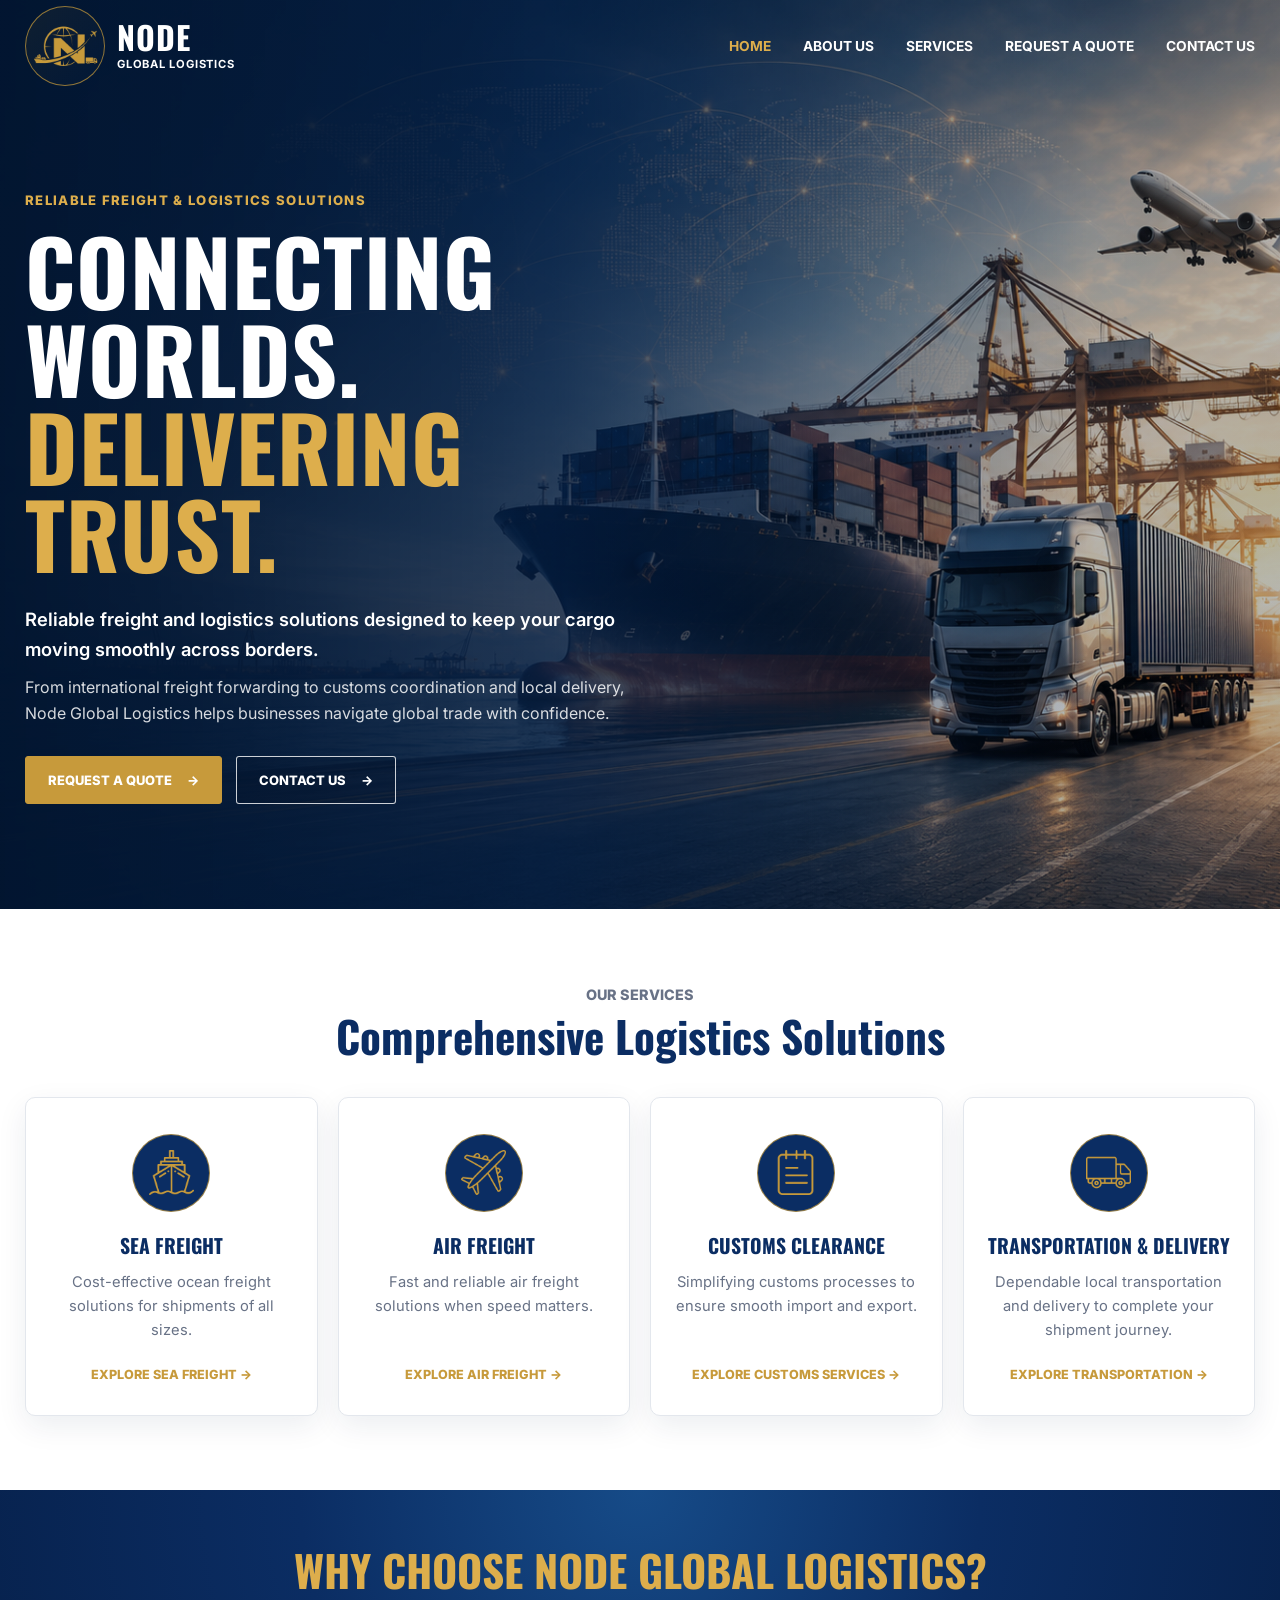
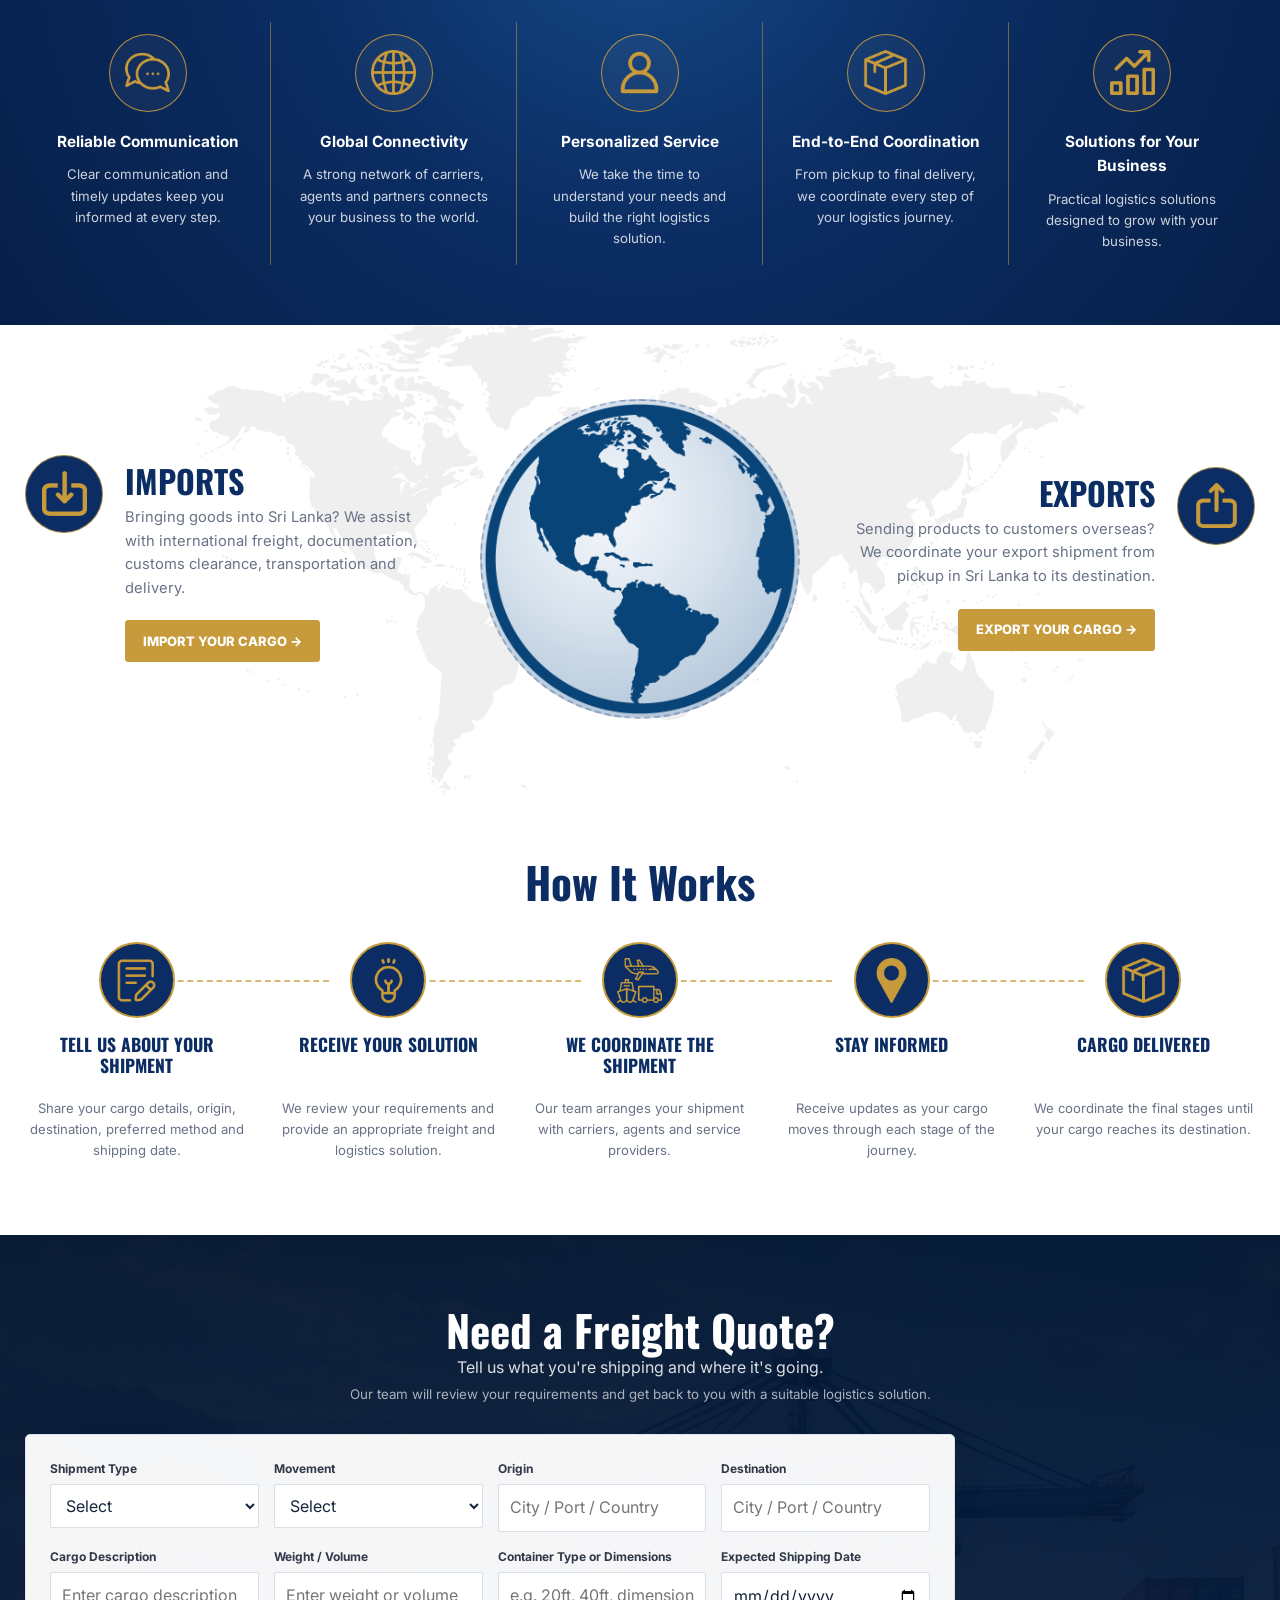
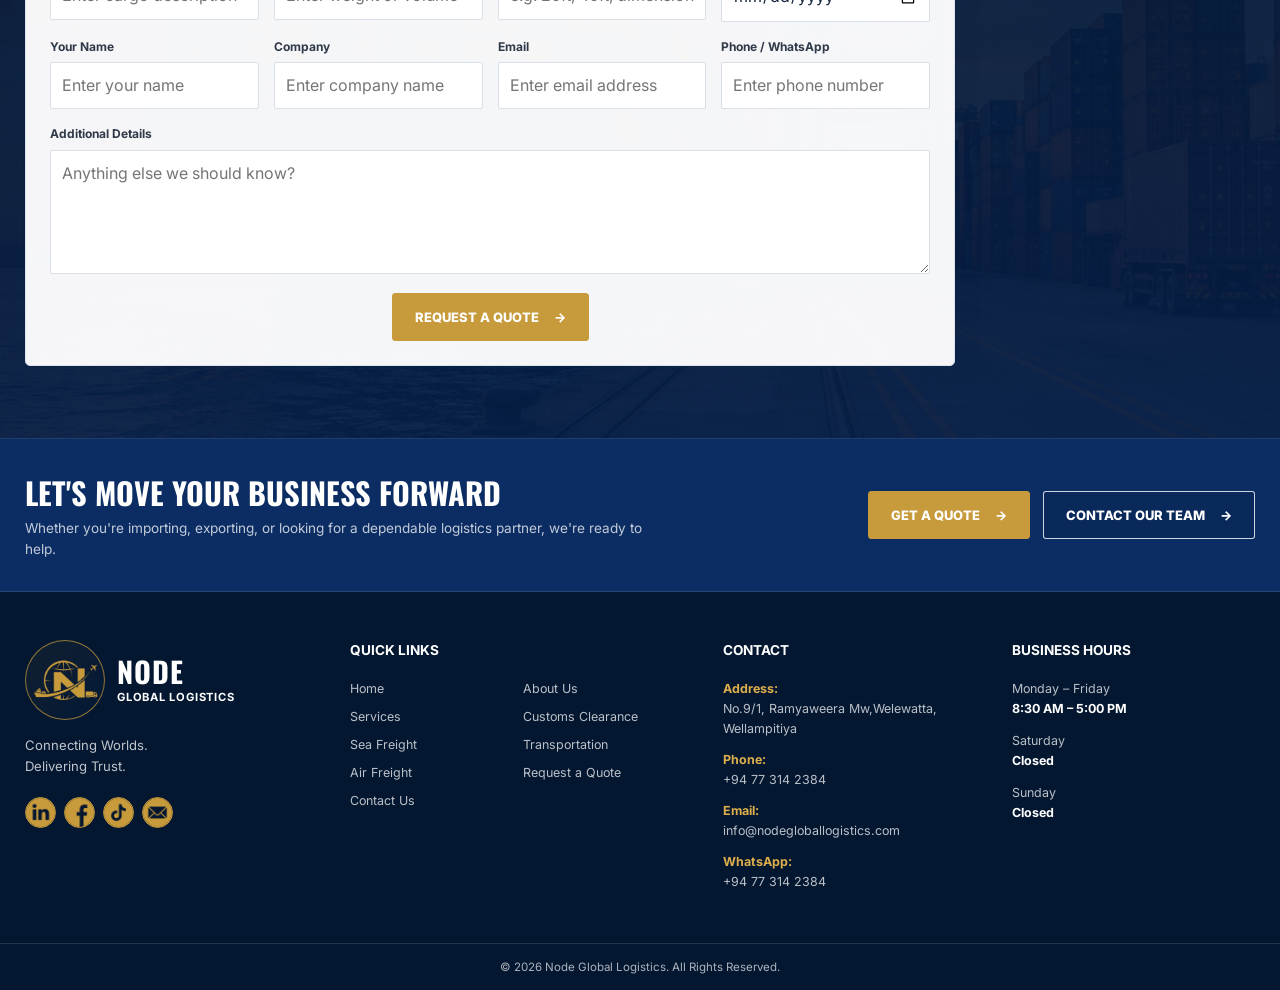
==== commit 36d5a87e: "Index tiktok icon fix" ====
--- a/index.html
+++ b/index.html
@@ -416,7 +416,7 @@
             <img src="images/facebook.png" alt="Facebook">
           </a>
           <a href="#" aria-label="Tiktok">
-            <img src="images/tikto" alt="Tiktok">
+            <img src="images/tiktok.png" alt="Tiktok">
           </a>
           <a href="mailto:info@nodegloballogistics.com" aria-label="Email">
             <img src="images/email.png" alt="Email">
